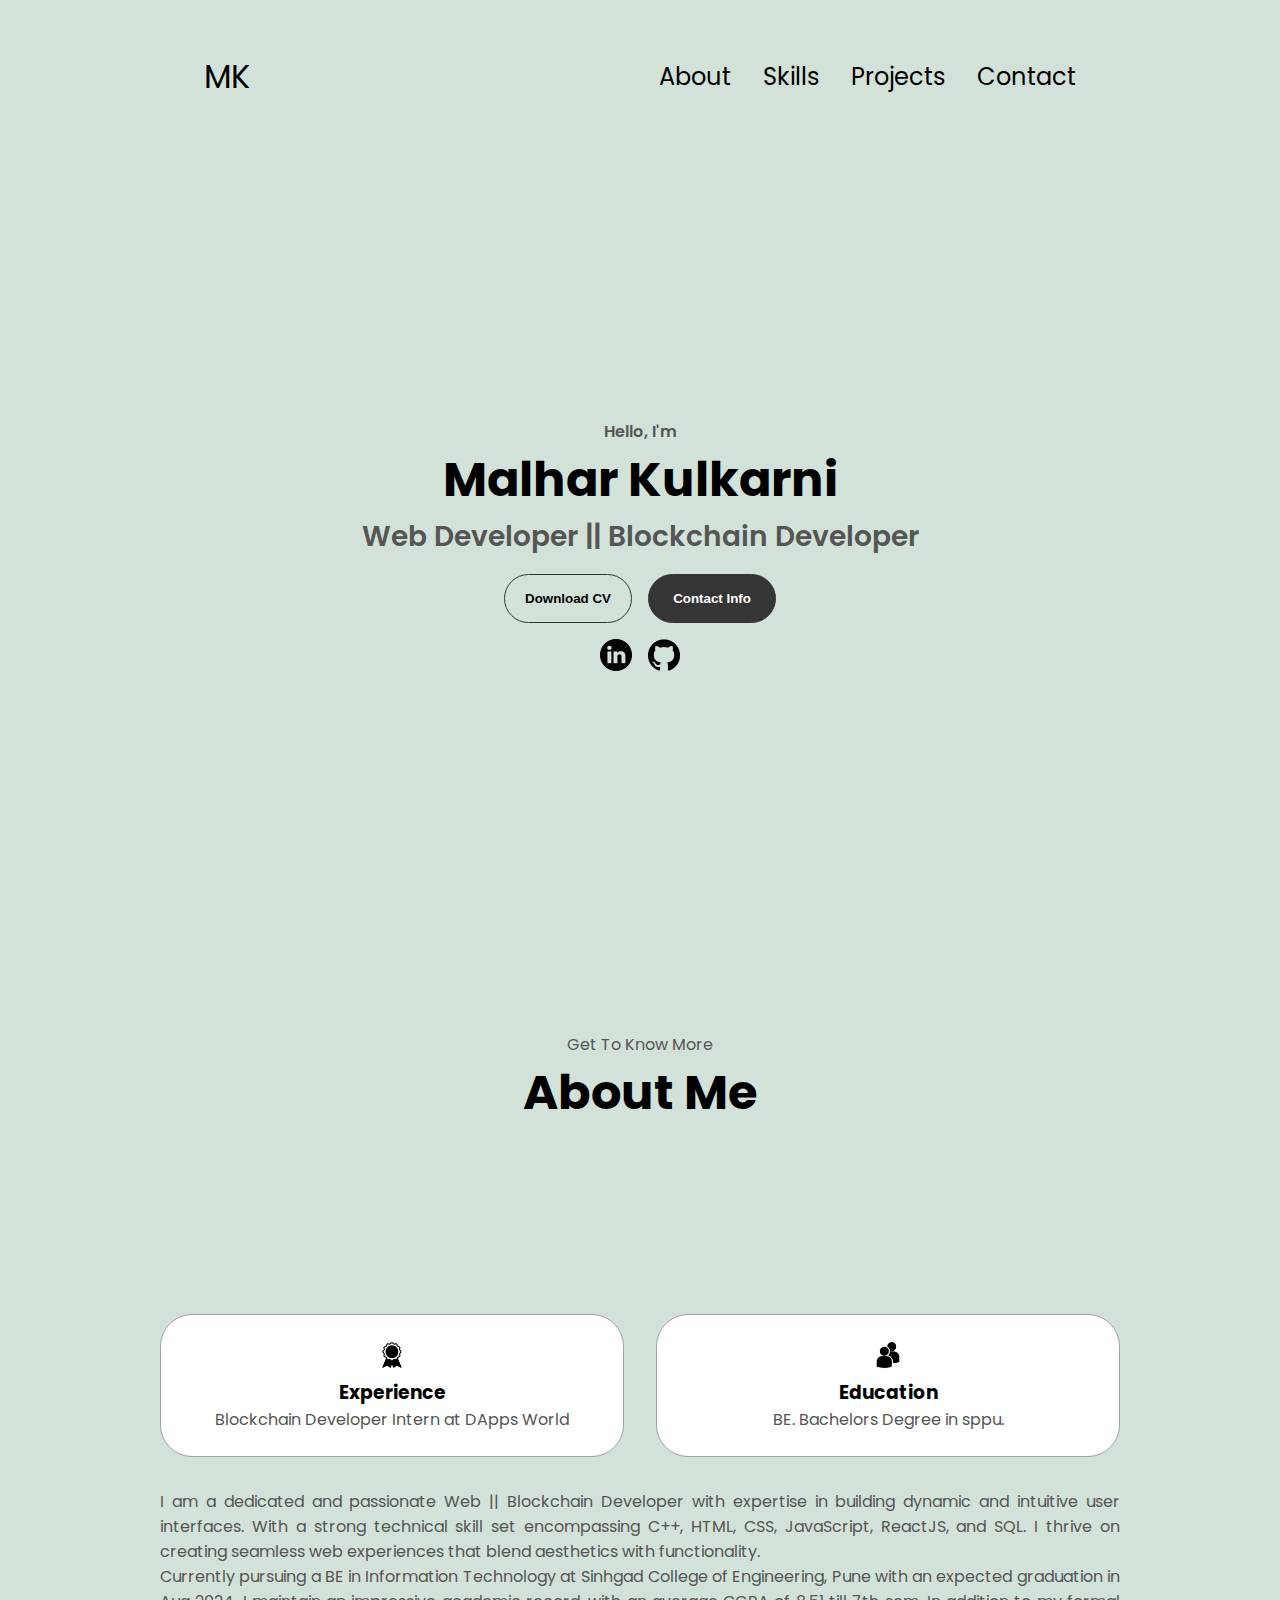
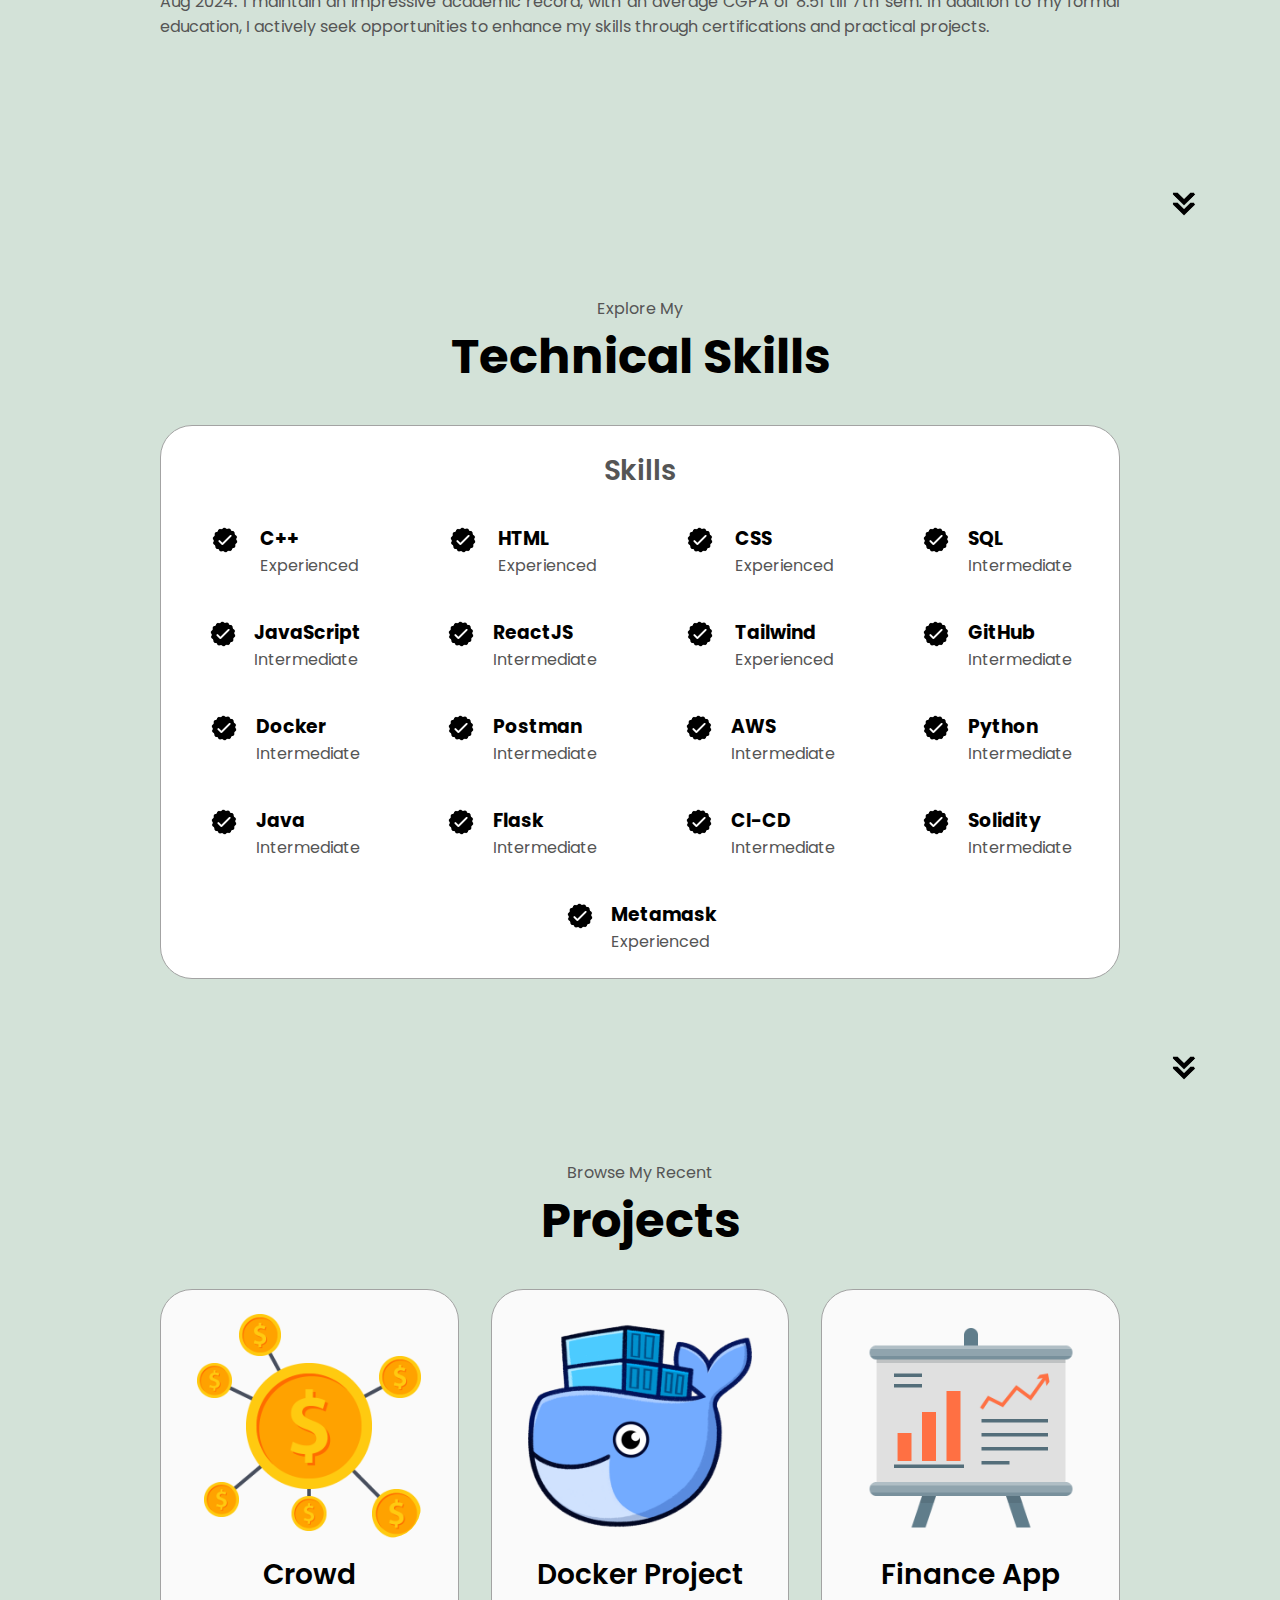
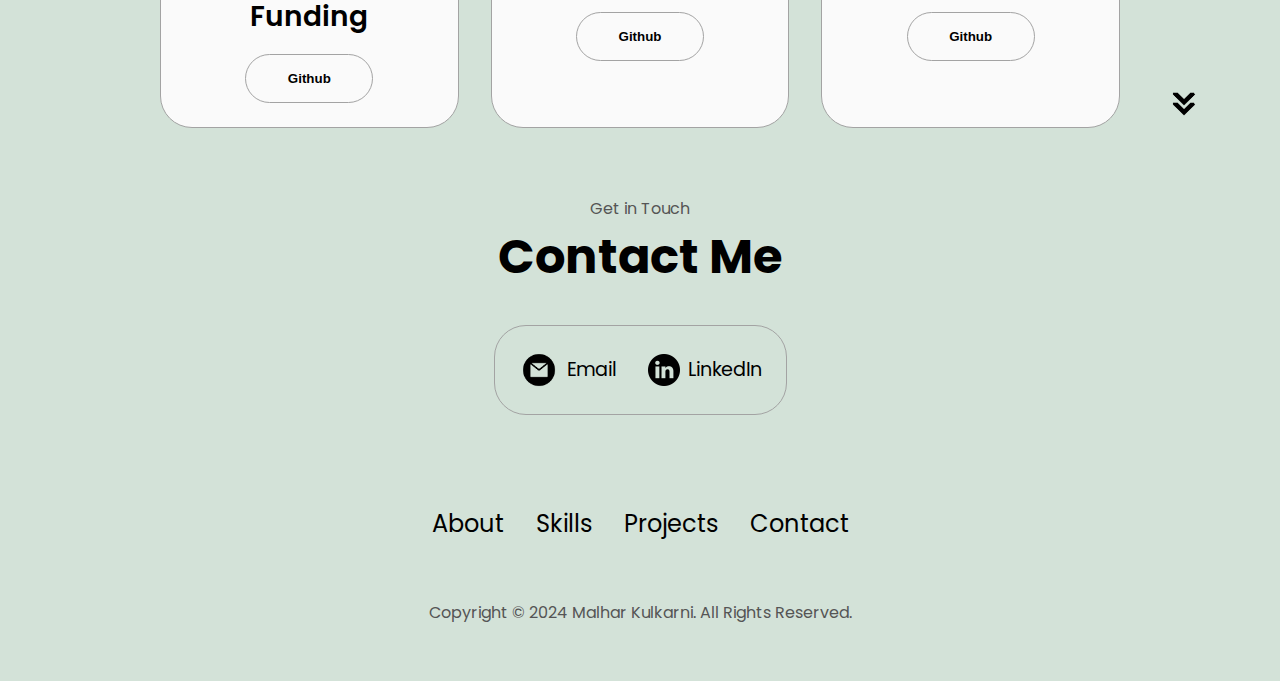
==== index.html @ 91f016a4 "first commit" ====
<!DOCTYPE html>
<html lang="en">
  <head>
    <meta charset="UTF-8" />
    <meta http-equiv="X-UA-Compatible" content="IE=edge" />
    <meta name="viewport" content="width=device-width, initial-scale=1.0" />
    <title>My Portfolio</title>
    <link rel="stylesheet" href="style.css" />
    <link rel="stylesheet" href="mediaqueries.css" />
  </head>
  <body class="interactive-background">
    <nav id="desktop-nav">
      <div class="logo">MK</div>
      <div>
        <ul class="nav-links">
          <li><a href="#about">About</a></li>
          <li><a href="#experience">Skills</a></li>
          <li><a href="#projects">Projects</a></li>
          <li><a href="#contact">Contact</a></li>
        </ul>
      </div>
    </nav>
    <nav id="hamburger-nav">
      <div class="logo">MK</div>
      <div class="hamburger-menu">
        <div class="hamburger-icon" onclick="toggleMenu()">
          <span></span>
          <span></span>
          <span></span>
        </div>
        <div class="menu-links">
          <li><a href="#about" onclick="toggleMenu()">About</a></li>
          <li><a href="#experience" onclick="toggleMenu()">Experience</a></li>
          <li><a href="#projects" onclick="toggleMenu()">Projects</a></li>
          <li><a href="#contact" onclick="toggleMenu()">Contact</a></li>
        </div>
      </div>
    </nav>
    <section id="profile">
      <!-- <div class="section__pic-container">
        <img src="./assets/mk.jpeg" alt="John Doe profile picture" />
      </div> -->
      <div class="section__text">
        <p class="section__text__p1">Hello, I'm</p>
        <h1 class="title">Malhar Kulkarni</h1>
        <p class="section__text__p2">Web Developer || Blockchain Developer</p>
        <div class="btn-container">
          <button
            class="btn btn-color-2"
            onclick="window.open('./assets/Malhar Kulkarni.pdf')"
          >
            Download CV
          </button>
          <button class="btn btn-color-1" onclick="location.href='./#contact'">
            Contact Info
          </button>
        </div>
        <div id="socials-container">
          <img
            src="./assets/linkedin.png"
            alt="My LinkedIn profile"
            class="icon"
            onclick="location.href='https://www.linkedin.com/in/malhar-kulkarni-048365204/'"
          />
          <img
            src="./assets/github.png"
            alt="My Github profile"
            class="icon"
            onclick="location.href='https://github.com/malhar619'"
          />
        </div>
      </div>
    </section>
    <section id="about">
      <p class="section__text__p1">Get To Know More</p>
      <h1 class="title">About Me</h1>
      <div class="section-container">
        <!-- <div class="section__pic-container">
          <img
            src="./assets/about-pic.png"
            alt="Profile picture"
            class="about-pic"
          />
        </div> -->
        <div class="about-details-container">
          <div class="about-containers">
            <div class="details-container">
              <img
                src="./assets/experience.png"
                alt="Experience icon"
                class="icon"
              />
              <h3>Experience</h3>
              <p>Blockchain Developer Intern at DApps World</p>
            </div>
            <div class="details-container">
              <img
                src="./assets/education.png"
                alt="Education icon"
                class="icon"
              />
              <h3>Education</h3>
              <p>BE. Bachelors Degree in sppu.</p>
            </div>
          </div>
          <div class="text-container">
            <p style="text-align: justify;">
              I am a dedicated and passionate Web || Blockchain Developer with expertise in building
               dynamic and intuitive user interfaces. With a strong technical skill set encompassing 
               C++, HTML, CSS, JavaScript, ReactJS, and SQL. I thrive on creating seamless web experiences 
               that blend aesthetics with functionality.<br/>
               Currently pursuing a BE in Information Technology at Sinhgad College of Engineering, Pune 
               with an expected graduation in Aug 2024. I maintain an impressive academic record, 
               with an average CGPA of 8.51 till 7th sem. In addition to my formal education, 
               I actively seek opportunities to enhance my skills through certifications and practical projects.
            </p>
          </div>
        </div>
      </div>
      <img
        src="./assets/arrow.png"
        alt="Arrow icon"
        class="icon arrow"
        onclick="location.href='./#experience'"
      />
    </section>
    <section id="experience">
      <p class="section__text__p1">Explore My</p>
      <h1 class="title">Technical Skills</h1>
      <div class="experience-details-container">
        <div class="about-containers">
          <div class="details-container">
            <h2 class="experience-sub-title">Skills</h2>
            <div class="article-container">
              <article>
                <img
                  src="./assets/checkmark.png"
                  alt="Experience icon"
                  class="icon"
                />
                <div>
                  <h3>C++</h3>
                  <p>Experienced</p>
                </div>
              </article>
              
              <article>
                <img
                  src="./assets/checkmark.png"
                  alt="Experience icon"
                  class="icon"
                />
                <div>
                  <h3>HTML</h3>
                  <p>Experienced</p>
                </div>
              </article>
              <article>
                <img
                  src="./assets/checkmark.png"
                  alt="Experience icon"
                  class="icon"
                />
                <div>
                  <h3>CSS</h3>
                  <p>Experienced</p>
                </div>
              </article>
              <article>
                <img
                  src="./assets/checkmark.png"
                  alt="Experience icon"
                  class="icon"
                />
                <div>
                  <h3>SQL</h3>
                  <p>Intermediate</p>
                </div>
              </article>
              <article>
                <img
                  src="./assets/checkmark.png"
                  alt="Experience icon"
                  class="icon"
                />
                <div>
                  <h3>JavaScript</h3>
                  <p>Intermediate</p>
                </div>
              </article>
              <article>
                <img
                  src="./assets/checkmark.png"
                  alt="Experience icon"
                  class="icon"
                />
                <div>
                  <h3>ReactJS</h3>
                  <p>Intermediate</p>
                </div>
              </article>
              <article>
                <img
                  src="./assets/checkmark.png"
                  alt="Experience icon"
                  class="icon"
                />
                <div>
                  <h3>Tailwind</h3>
                  <p>Experienced</p>
                </div>
              </article>
             
              <article>
                <img
                  src="./assets/checkmark.png"
                  alt="Experience icon"
                  class="icon"
                />
                <div>
                  <h3>GitHub</h3>
                  <p>Intermediate</p>
                </div>
              </article>
              <article>
                <img
                  src="./assets/checkmark.png"
                  alt="Experience icon"
                  class="icon"
                />
                <div>
                  <h3>Docker</h3>
                  <p>Intermediate</p>
                </div>
              </article>
              <article>
                <img
                  src="./assets/checkmark.png"
                  alt="Experience icon"
                  class="icon"
                />
                <div>
                  <h3>Postman</h3>
                  <p>Intermediate</p>
                </div>
              </article>
              <article>
                <img
                  src="./assets/checkmark.png"
                  alt="Experience icon"
                  class="icon"
                />
                <div>
                  <h3>AWS</h3>
                  <p>Intermediate</p>
                </div>
              </article>
              
               <article>
                <img
                  src="./assets/checkmark.png"
                  alt="Experience icon"
                  class="icon"
                />
                <div>
                  <h3>Python</h3>
                  <p>Intermediate</p>
                </div>
              </article>
              <article>
                <img
                  src="./assets/checkmark.png"
                  alt="Experience icon"
                  class="icon"
                />
                <div>
                  <h3>Java</h3>
                  <p>Intermediate</p>
                </div>
              </article>
              <article>
                <img
                  src="./assets/checkmark.png"
                  alt="Experience icon"
                  class="icon"
                />
                <div>
                  <h3>Flask</h3>
                  <p>Intermediate</p>
                </div>
              </article>
              <article>
                <img
                  src="./assets/checkmark.png"
                  alt="Experience icon"
                  class="icon"
                />
                <div>
                  <h3>CI-CD</h3>
                  <p>Intermediate</p>
                </div>
              </article>
              <article>
                <img
                  src="./assets/checkmark.png"
                  alt="Experience icon"
                  class="icon"
                />
                <div>
                  <h3>Solidity</h3>
                  <p>Intermediate</p>
                </div>
              </article>
              <article>
                <img
                  src="./assets/checkmark.png"
                  alt="Experience icon"
                  class="icon"
                />
                <div>
                  <h3>Metamask</h3>
                  <p>Experienced</p>
                </div>
              </article>
            </div>
          </div>
        </div>
      </div>




      <img
        src="./assets/arrow.png"
        alt="Arrow icon"
        class="icon arrow"
        onclick="location.href='./#projects'"
      />
    </section>
    <section id="projects">
      <p class="section__text__p1">Browse My Recent</p>
      <h1 class="title">Projects</h1>
      <div class="experience-details-container">
        <div class="about-containers">
          <div class="details-container color-container">
            <div class="article-container">
              <img
                src="./assets/crowd.png"
                alt="Project 1"
                class="project-img"
              />
            </div>
            <h2 class="experience-sub-title project-title">Crowd Funding</h2>
            <div class="btn-container">
              <button
                class="btn btn-color-2 project-btn"
                onclick="location.href='https://github.com/malhar619/Crowd-Funding-Platform'"
              >
                Github
              </button>
              <!-- <button
                class="btn btn-color-2 project-btn"
                onclick="location.href='https://github.com/'"
              >
                Live Demo
              </button> -->
            </div>
          </div>
          <div class="details-container color-container">
            <div class="article-container">
              <img
                src="./assets/docker.png"
                alt="Project 2"
                class="project-img"
              />
            </div>
            <h2 class="experience-sub-title project-title">Docker Project</h2>
            <div class="btn-container">
              <button
                class="btn btn-color-2 project-btn"
                onclick="location.href='https://github.com/malhar619/Docker-Project'"
              >
                Github
              </button>
              <!-- <button
                class="btn btn-color-2 project-btn"
                onclick="location.href='https://github.com/'"
              >
                Live Demo
              </button> -->
            </div>
          </div>
          <div class="details-container color-container">
            <div class="article-container">
              <img
                src="./assets/finance.png"
                alt="Project 3"
                class="project-img"
              />
            </div>
            <h2 class="experience-sub-title project-title">Finance App</h2>
            <div class="btn-container">
              <button
                class="btn btn-color-2 project-btn"
                onclick="location.href='https://github.com/malhar619/BE_ForntEnd'"
              >
                Github
              </button>
              <!-- <button
                class="btn btn-color-2 project-btn"
                onclick="location.href='https://github.com/'"
              >
                Live Demo
              </button> -->
            </div>
          </div>
        </div>
      </div>
      <img
        src="./assets/arrow.png"
        alt="Arrow icon"
        class="icon arrow"
        onclick="location.href='./#contact'"
      />
    </section>
    <section id="contact">
      <p class="section__text__p1">Get in Touch</p>
      <h1 class="title">Contact Me</h1>
      <div class="contact-info-upper-container">
        <div class="contact-info-container">
          <img
            src="./assets/email.png"
            alt="Email icon"
            class="icon contact-icon email-icon"
          />
          <p><a href="mailto:malharkulkarni619@gmail.com">Email</a></p>
        </div>
        <div class="contact-info-container">
          <img
            src="./assets/linkedin.png"
            alt="LinkedIn icon"
            class="icon contact-icon"
          />
          <p><a href="https://www.linkedin.com/in/malhar-kulkarni-048365204/">LinkedIn</a></p>
        </div>
      </div>
    </section>
    <footer>
      <nav>
        <div class="nav-links-container">
          <ul class="nav-links">
            <li><a href="#about">About</a></li>
            <li><a href="#experience">Skills</a></li>
            <li><a href="#projects">Projects</a></li>
            <li><a href="#contact">Contact</a></li>
          </ul>
        </div>
      </nav>
      <p>Copyright &#169; 2024 Malhar Kulkarni. All Rights Reserved.</p>
    </footer>
    <script src="script.js"></script>
  </body>
</html>
---- style.css ----
/* GENERAL */

@import url("https://fonts.googleapis.com/css2?family=Poppins:wght@300;400;500;600&display=swap");

* {
  margin: 0;
  padding: 0;
}

body {
  font-family: "Poppins", sans-serif;
  background-color: #f2f2f2;
}

html {
  scroll-behavior: smooth;
}

p {
  color: rgb(85, 85, 85);
}

/* TRANSITION */

a,
.btn {
  transition: all 300ms ease;
}

/* DESKTOP NAV */

nav,
.nav-links {
  display: flex;
}

nav {
  justify-content: space-around;
  align-items: center;
  height: 17vh;
}

.nav-links {
  gap: 2rem;
  list-style: none;
  font-size: 1.5rem;
}

a {
  color: black;
  text-decoration: none;
  text-decoration-color: white;
}

a:hover {
  color: grey;
  text-decoration: underline;
  text-underline-offset: 1rem;
  text-decoration-color: rgb(181, 181, 181);
}

.logo {
  font-size: 2rem;
}

.logo:hover {
  cursor: default;
}

/* HAMBURGER MENU */

#hamburger-nav {
  display: none;
}

.hamburger-menu {
  position: relative;
  display: inline-block;
}

.hamburger-icon {
  display: flex;
  flex-direction: column;
  justify-content: space-between;
  height: 24px;
  width: 30px;
  cursor: pointer;
}

.hamburger-icon span {
  width: 100%;
  height: 2px;
  background-color: black;
  transition: all 0.3 ease-in-out;
}

.menu-links {
  position: absolute;
  top: 100%;
  right: 0;
  background-color: white;
  width: fit-content;
  max-height: 0;
  overflow: hidden;
  transition: all 0.3 ease-in-out;
}

.menu-links a {
  display: block;
  padding: 10px;
  text-align: center;
  font-size: 1.5rem;
  color: black;
  text-decoration: none;
  transition: all 0.3 ease-in-out;
}

.menu-links li {
  list-style: none;
}

.menu-links.open {
  max-height: 300px;
}

.hamburger-icon.open span:first-child {
  transform: rotate(45deg) translate(10px, 5px);
}

.hamburger-icon.open span:nth-child(2) {
  opacity: 0;
}

.hamburger-icon.open span:last-child {
  transform: rotate(-45deg) translate(10px, -5px);
}

.hamburger-icon span:first-child {
  transform: none;
}

.hamburger-icon span:first-child {
  opacity: 1;
}

.hamburger-icon span:first-child {
  transform: none;
}

/* SECTIONS */

section {
  padding-top: 4vh;
  height: 96vh;
  margin: 0 10rem;
  box-sizing: border-box;
  min-height: fit-content;
}

.section-container {
  display: flex;
}

/* PROFILE SECTION */

#profile {
  display: flex;
  justify-content: center;
  gap: 5rem;
  height: 80vh;
}

.section__pic-container {
  display: flex;
  height: 400px;
  width: 400px;
  margin: auto 0;
}

.section__text {
  align-self: center;
  text-align: center;
}

.section__text p {
  font-weight: 600;
}

.section__text__p1 {
  text-align: center;
}

.section__text__p2 {
  font-size: 1.75rem;
  margin-bottom: 1rem;
}

.title {
  font-size: 3rem;
  text-align: center;
}

#socials-container {
  display: flex;
  justify-content: center;
  margin-top: 1rem;
  gap: 1rem;
}

/* ICONS */

.icon {
  cursor: pointer;
  height: 2rem;
}

/* BUTTONS */

.btn-container {
  display: flex;
  justify-content: center;
  gap: 1rem;
}

.btn {
  font-weight: 600;
  transition: all 300ms ease;
  padding: 1rem;
  width: 8rem;
  border-radius: 2rem;
}

.btn-color-1,
.btn-color-2 {
  border: rgb(53, 53, 53) 0.1rem solid;
}

.btn-color-1:hover,
.btn-color-2:hover {
  cursor: pointer;
}

.btn-color-1,
.btn-color-2:hover {
  background: rgb(53, 53, 53);
  color: white;
}

.btn-color-1:hover {
  background: rgb(0, 0, 0);
}

.btn-color-2 {
  background: none;
}

.btn-color-2:hover {
  border: rgb(255, 255, 255) 0.1rem solid;
}

.btn-container {
  gap: 1rem;
}

/* ABOUT SECTION */

#about {
  position: relative;
}

.about-containers {
  gap: 2rem;
  margin-bottom: 2rem;
  margin-top: 2rem;
}

.about-details-container {
  justify-content: center;
  flex-direction: column;
}

.about-containers,
.about-details-container {
  display: flex;
}

.about-pic {
  border-radius: 2rem;
}

.arrow {
  position: absolute;
  right: -5rem;
  bottom: 2.5rem;
}

.details-container {
  padding: 1.5rem;
  flex: 1;
  background: white;
  border-radius: 2rem;
  border: rgb(53, 53, 53) 0.1rem solid;
  border-color: rgb(163, 163, 163);
  text-align: center;
}

.section-container {
  gap: 4rem;
  height: 80%;
}

.section__pic-container {
  height: 400px;
  width: 400px;
  margin: auto 0;
}

/* EXPERIENCE SECTION */

#experience {
  position: relative;
}

.experience-sub-title {
  color: rgb(85, 85, 85);
  font-weight: 600;
  font-size: 1.75rem;
  margin-bottom: 2rem;
}

.experience-details-container {
  display: flex;
  justify-content: center;
  flex-direction: column;
}

.article-container {
  display: flex;
  text-align: initial;
  flex-wrap: wrap;
  flex-direction: row;
  gap: 2.5rem;
  justify-content: space-around;
}

article {
  display: flex;
  width: 10rem;
  justify-content: space-around;
  gap: 0.5rem;
}

article .icon {
  cursor: default;
}

/* PROJECTS SECTION */

#projects {
  position: relative;
}

.color-container {
  border-color: rgb(163, 163, 163);
  background: rgb(250, 250, 250);
}

.project-img {
  border-radius: 2rem;
  width: 90%;
  height: 90%;
}

.project-title {
  margin: 1rem;
  color: black;
}

.project-btn {
  color: black;
  border-color: rgb(163, 163, 163);
}

/* CONTACT */

#contact {
  display: flex;
  justify-content: center;
  flex-direction: column;
  height: 70vh;
}

.contact-info-upper-container {
  display: flex;
  justify-content: center;
  border-radius: 2rem;
  border: rgb(53, 53, 53) 0.1rem solid;
  border-color: rgb(163, 163, 163);
  background: (250, 250, 250);
  margin: 2rem auto;
  padding: 0.5rem;
}

.contact-info-container {
  display: flex;
  align-items: center;
  justify-content: center;
  gap: 0.5rem;
  margin: 1rem;
}

.contact-info-container p {
  font-size: larger;
}

.contact-icon {
  cursor: default;
}

.email-icon {
  height: 2.5rem;
}

/* FOOTER SECTION */

footer {
  height: 26vh;
  margin: 0 1rem;
}

footer p {
  text-align: center;
}

.interactive-background {
  background-color: #D3E2D8; /* Initial somewhat blackish white color */
}
---- mediaqueries.css ----
@media screen and (max-width: 1400px) {
  #profile {
    height: 83vh;
    margin-bottom: 6rem;
  }
  .about-containers {
    flex-wrap: wrap;
  }
  #contact,
  #projects {
    height: fit-content;
  }
}

@media screen and (max-width: 1200px) {
  #desktop-nav {
    display: none;
  }
  #hamburger-nav {
    display: flex;
  }
  #experience,
  .experience-details-container {
    margin-top: 2rem;
  }
  #profile,
  .section-container {
    display: block;
  }
  .arrow {
    display: none;
  }
  section,
  .section-container {
    height: fit-content;
  }
  section {
    margin: 0 5%;
  }
  .section__pic-container {
    width: 275px;
    height: 275px;
    margin: 0 auto 2rem;
  }
  .about-containers {
    margin-top: 0;
  }
}

@media screen and (max-width: 600px) {
  #contact,
  footer {
    height: 40vh;
  }
  #profile {
    height: 83vh;
    margin-bottom: 0;
  }
  article {
    font-size: 1rem;
  }
  footer nav {
    height: fit-content;
    margin-bottom: 2rem;
  }
  .about-containers,
  .contact-info-upper-container,
  .btn-container {
    flex-wrap: wrap;
  }
  .contact-info-container {
    margin: 0;
  }
  .contact-info-container p,
  .nav-links li a {
    font-size: 1rem;
  }
  .experience-sub-title {
    font-size: 1.25rem;
  }
  .logo {
    font-size: 1.5rem;
  }
  .nav-links {
    flex-direction: column;
    gap: 0.5rem;
    text-align: center;
  }
  .section__pic-container {
    width: auto;
    height: 46vw;
    justify-content: center;
  }
  .section__text__p2 {
    font-size: 1.25rem;
  }
  .title {
    font-size: 2rem;
  }
  .text-container {
    text-align: justify;
  }
}
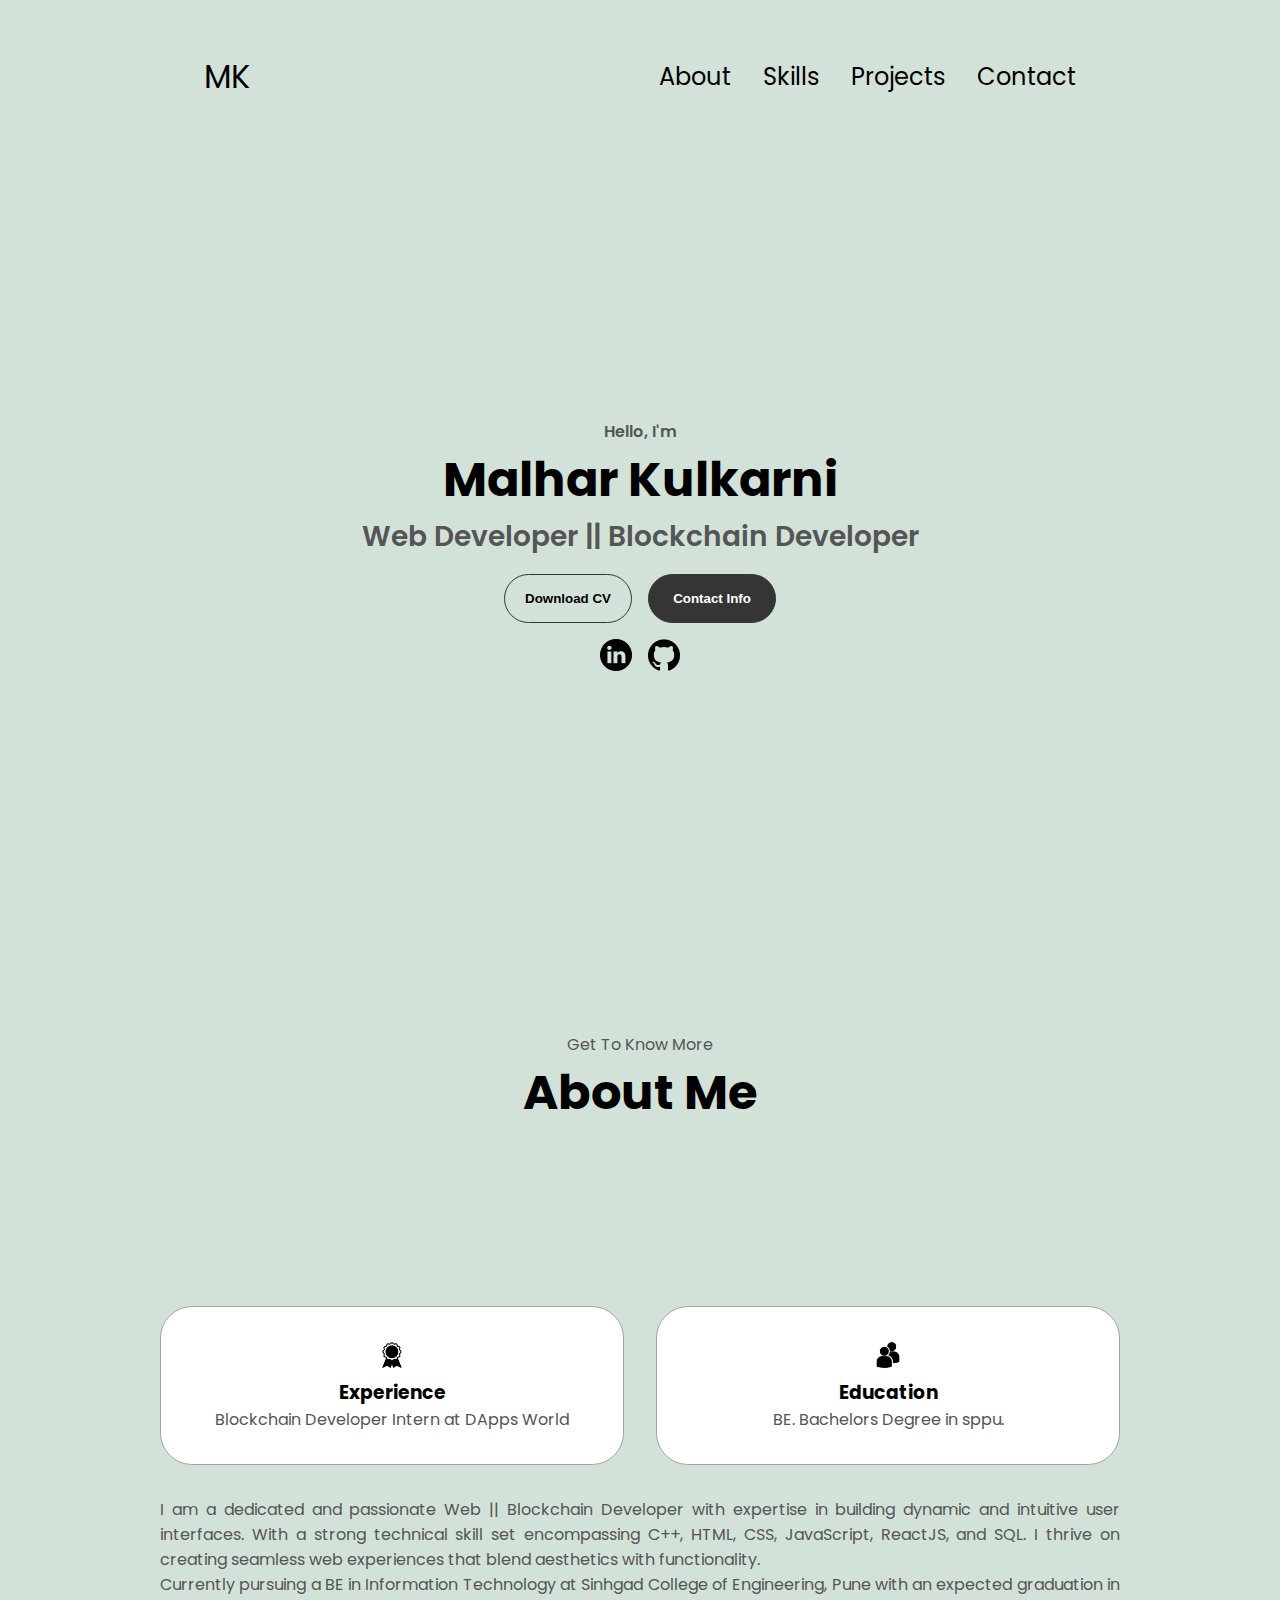
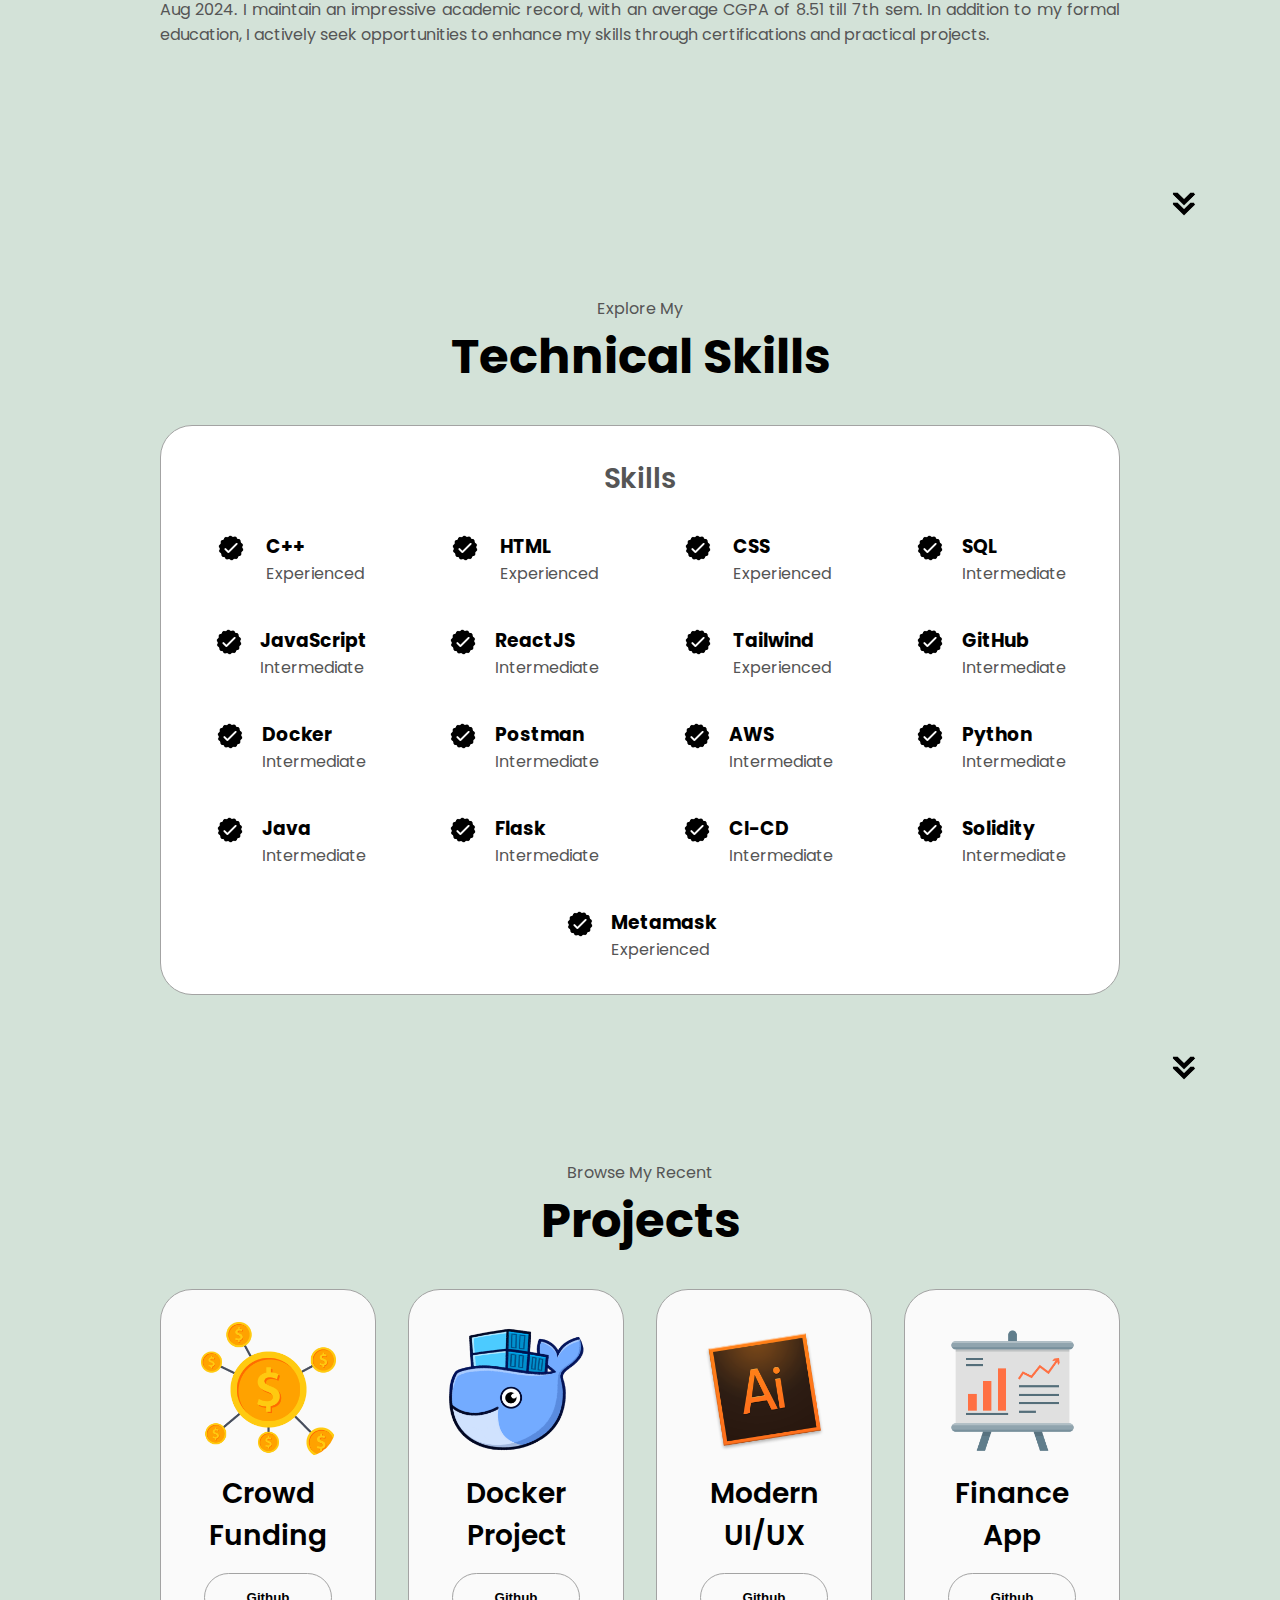
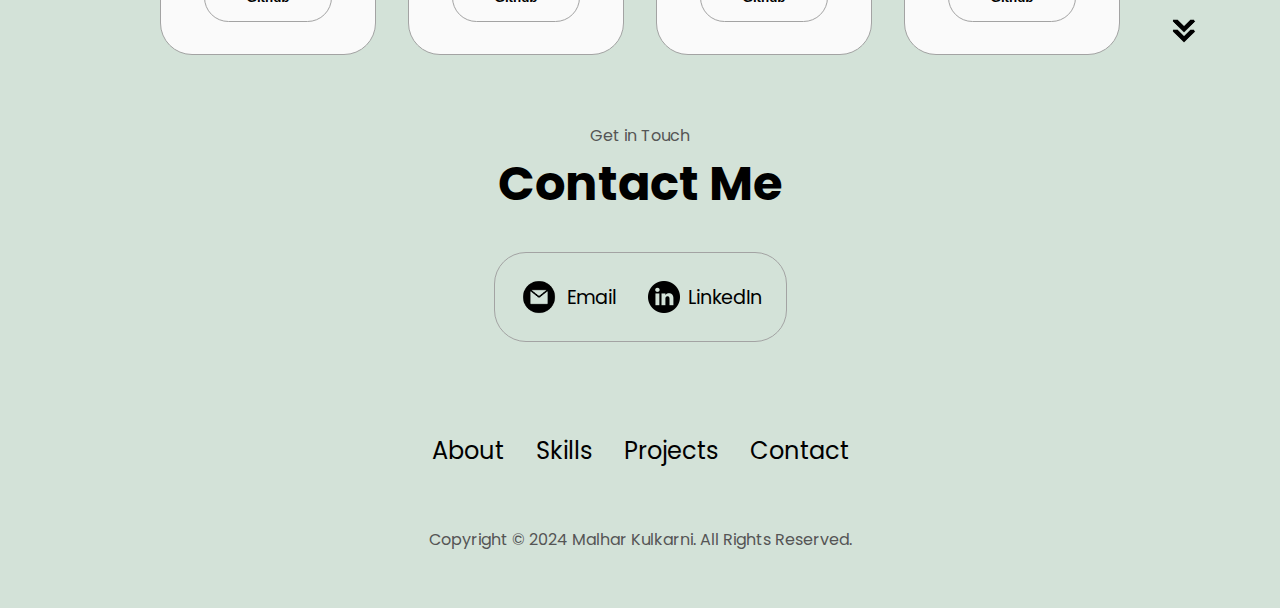
==== commit 9310ba41: "some changes" ====
--- a/index.html
+++ b/index.html
@@ -390,6 +390,37 @@
               </button> -->
             </div>
           </div>
+
+          <div class="details-container color-container">
+            <div class="article-container">
+              <img
+                src="./assets/ai.png"
+                alt="Project 3"
+                class="project-img"
+              />
+            </div>
+            <h2 class="experience-sub-title project-title">Modern UI/UX</h2>
+            <div class="btn-container">
+              <button
+                class="btn btn-color-2 project-btn"
+                onclick="location.href='https://github.com/malhar619/UI-UX-React-Tailwind/tree/main'"
+              >
+                Github
+              </button>
+              <!-- <button
+                class="btn btn-color-2 project-btn"
+                onclick="location.href='https://github.com/'"
+              >
+                Live Demo
+              </button> -->
+              
+            </div>
+          </div>
+
+         
+
+
+
           <div class="details-container color-container">
             <div class="article-container">
               <img
--- a/style.css
+++ b/style.css
@@ -295,7 +295,7 @@
 }
 
 .details-container {
-  padding: 1.5rem;
+  padding: 2rem;
   flex: 1;
   background: white;
   border-radius: 2rem;
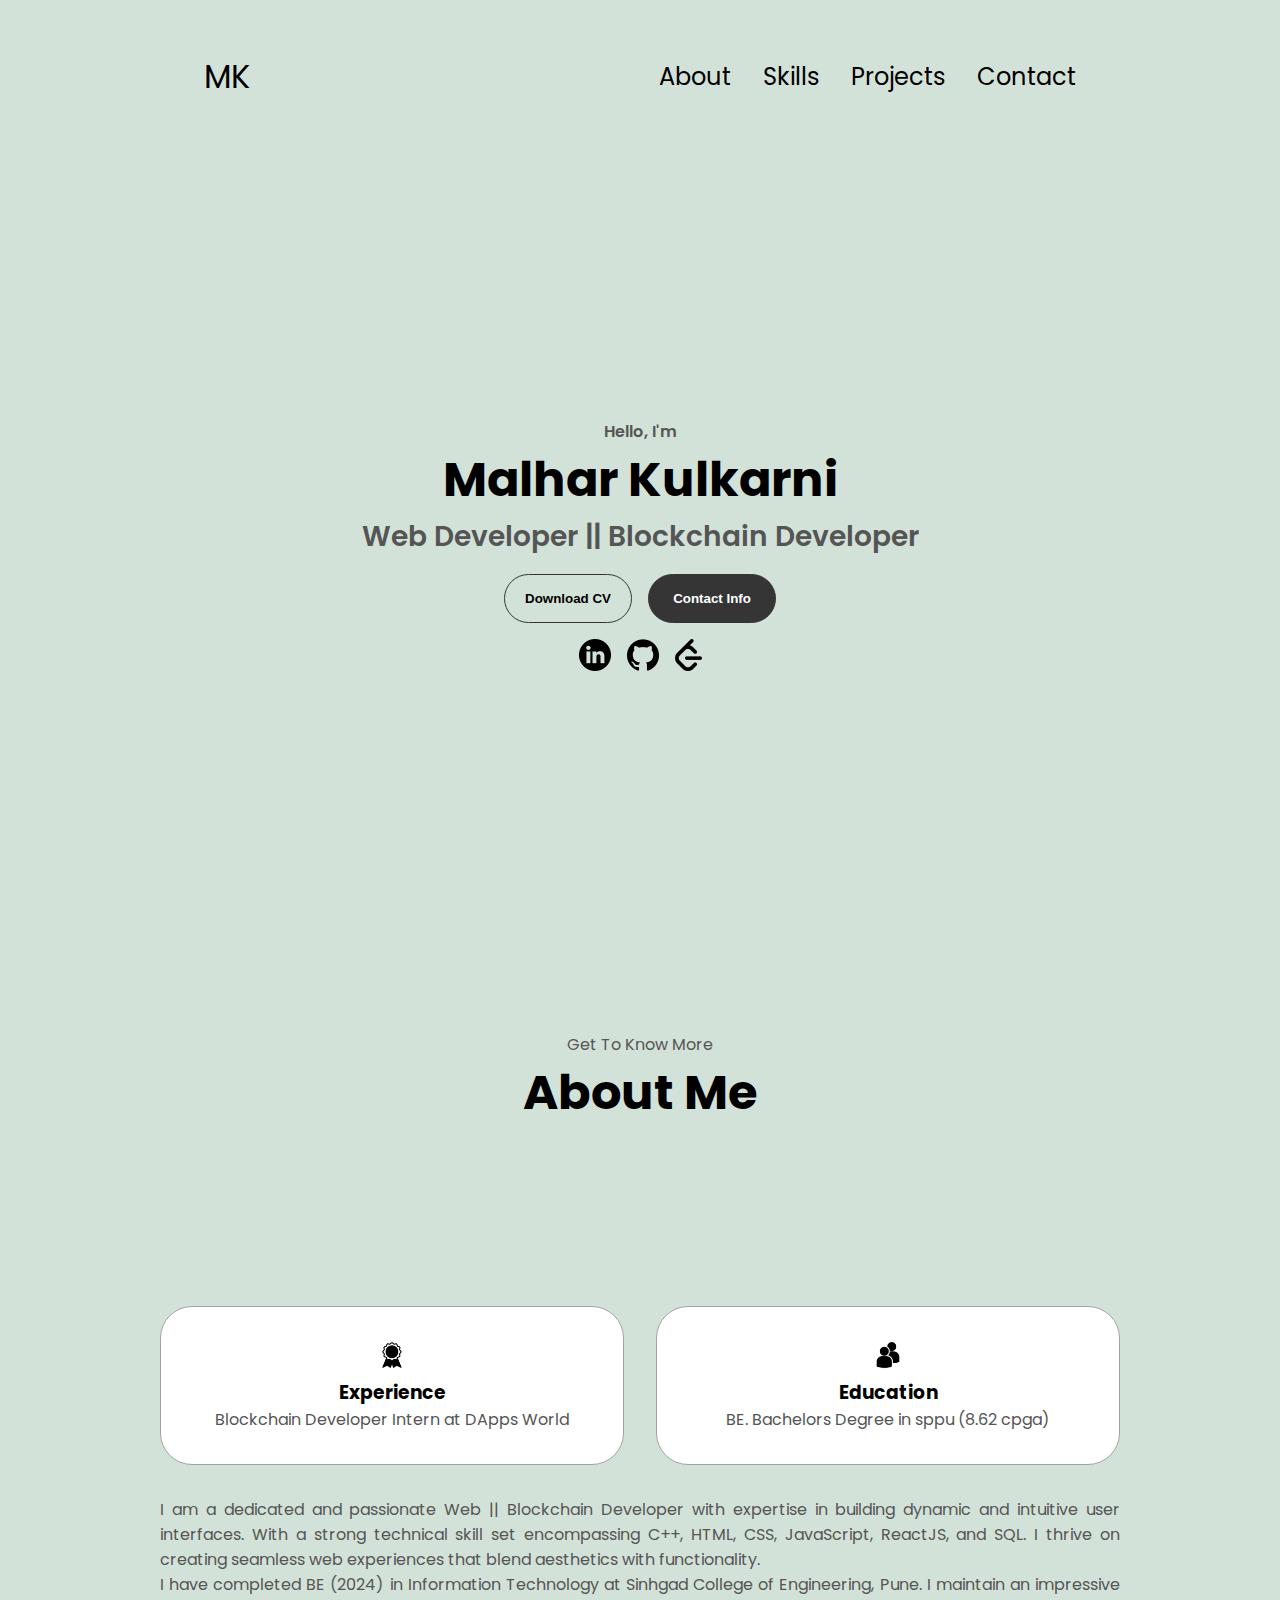
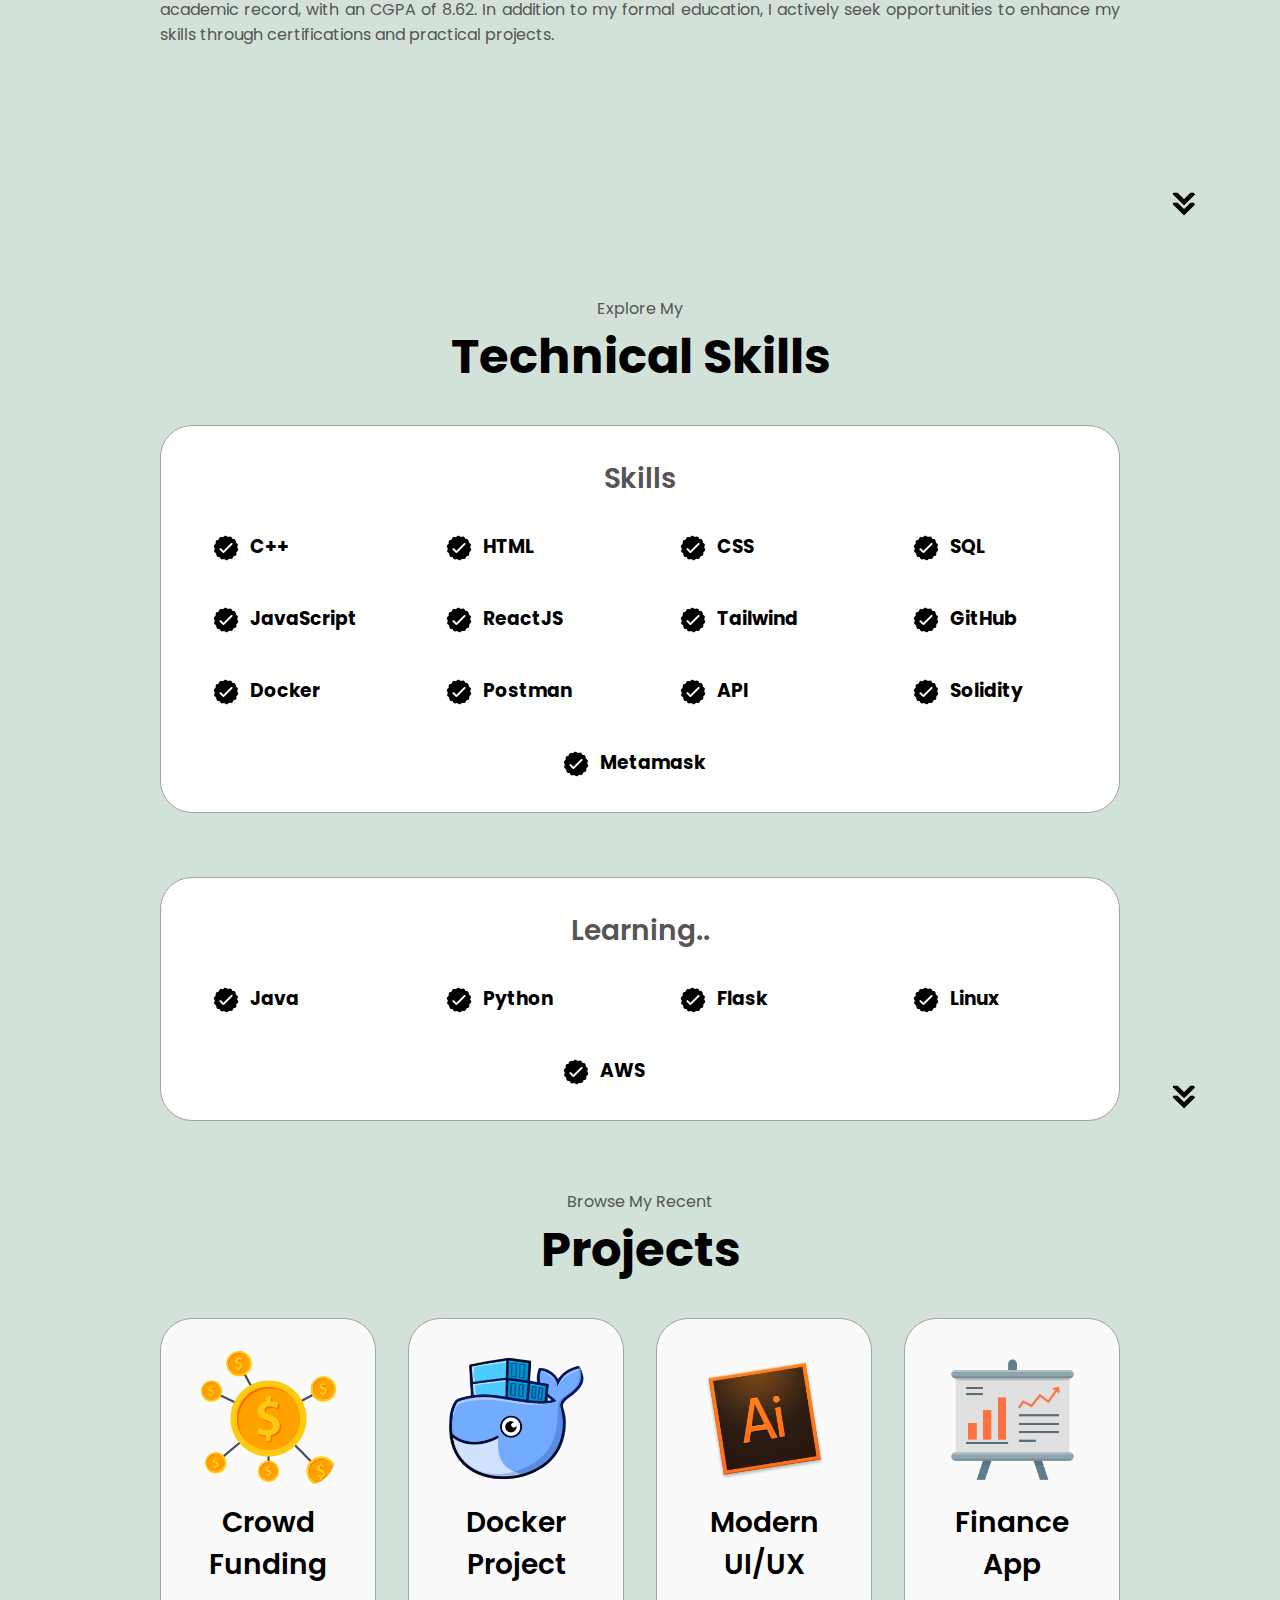
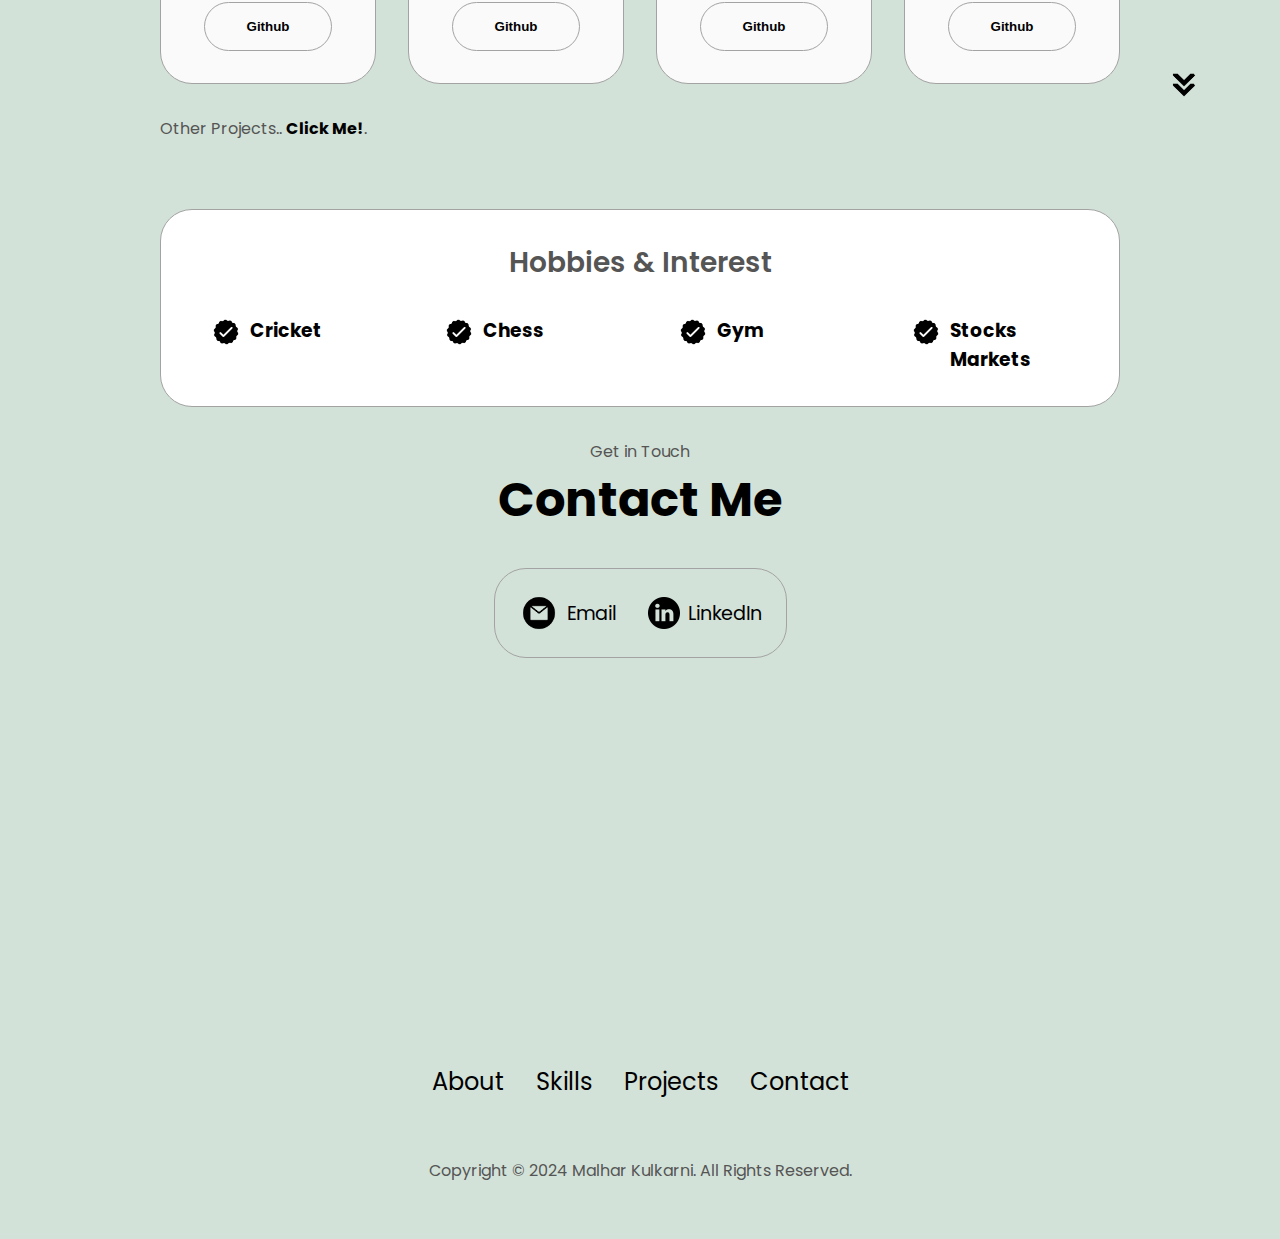
==== commit 7afbc6d4: "some updates" ====
--- a/index.html
+++ b/index.html
@@ -36,6 +36,21 @@
         </div>
       </div>
     </nav>
+
+
+
+
+
+
+
+
+
+
+
+
+
+
+
     <section id="profile">
       <!-- <div class="section__pic-container">
         <img src="./assets/mk.jpeg" alt="John Doe profile picture" />
@@ -68,9 +83,38 @@
             class="icon"
             onclick="location.href='https://github.com/malhar619'"
           />
-        </div>
+          <img
+            src="./assets/leetcode.png"
+            alt="My Leetcode profile"
+            class="icon"
+            onclick="location.href='https://leetcode.com/malharkulkarni'"
+          />
+        </div>
+        
       </div>
     </section>
+
+
+
+
+
+
+
+
+
+
+
+
+
+
+
+
+
+
+
+
+
+
     <section id="about">
       <p class="section__text__p1">Get To Know More</p>
       <h1 class="title">About Me</h1>
@@ -100,7 +144,7 @@
                 class="icon"
               />
               <h3>Education</h3>
-              <p>BE. Bachelors Degree in sppu.</p>
+              <p>BE. Bachelors Degree in sppu (8.62 cpga)</p>
             </div>
           </div>
           <div class="text-container">
@@ -109,9 +153,9 @@
                dynamic and intuitive user interfaces. With a strong technical skill set encompassing 
                C++, HTML, CSS, JavaScript, ReactJS, and SQL. I thrive on creating seamless web experiences 
                that blend aesthetics with functionality.<br/>
-               Currently pursuing a BE in Information Technology at Sinhgad College of Engineering, Pune 
-               with an expected graduation in Aug 2024. I maintain an impressive academic record, 
-               with an average CGPA of 8.51 till 7th sem. In addition to my formal education, 
+               I have completed BE (2024) in Information Technology at Sinhgad College of Engineering, Pune. 
+               I maintain an impressive academic record, 
+               with an CGPA of 8.62. In addition to my formal education, 
                I actively seek opportunities to enhance my skills through certifications and practical projects.
             </p>
           </div>
@@ -124,6 +168,27 @@
         onclick="location.href='./#experience'"
       />
     </section>
+
+
+
+
+
+
+
+
+
+
+
+
+
+
+
+
+
+
+
+
+
     <section id="experience">
       <p class="section__text__p1">Explore My</p>
       <h1 class="title">Technical Skills</h1>
@@ -140,7 +205,7 @@
                 />
                 <div>
                   <h3>C++</h3>
-                  <p>Experienced</p>
+                  <!-- <p>Experienced</p> -->
                 </div>
               </article>
               
@@ -152,7 +217,7 @@
                 />
                 <div>
                   <h3>HTML</h3>
-                  <p>Experienced</p>
+                  <!-- <p>Experienced</p> -->
                 </div>
               </article>
               <article>
@@ -163,7 +228,7 @@
                 />
                 <div>
                   <h3>CSS</h3>
-                  <p>Experienced</p>
+                  <!-- <p>Experienced</p> -->
                 </div>
               </article>
               <article>
@@ -174,7 +239,7 @@
                 />
                 <div>
                   <h3>SQL</h3>
-                  <p>Intermediate</p>
+                  <!-- <p>Intermediate</p> -->
                 </div>
               </article>
               <article>
@@ -185,7 +250,7 @@
                 />
                 <div>
                   <h3>JavaScript</h3>
-                  <p>Intermediate</p>
+                  <!-- <p>Intermediate</p> -->
                 </div>
               </article>
               <article>
@@ -196,7 +261,7 @@
                 />
                 <div>
                   <h3>ReactJS</h3>
-                  <p>Intermediate</p>
+                  <!-- <p>Intermediate</p> -->
                 </div>
               </article>
               <article>
@@ -207,7 +272,7 @@
                 />
                 <div>
                   <h3>Tailwind</h3>
-                  <p>Experienced</p>
+                  <!-- <p>Experienced</p> -->
                 </div>
               </article>
              
@@ -219,7 +284,7 @@
                 />
                 <div>
                   <h3>GitHub</h3>
-                  <p>Intermediate</p>
+                  <!-- <p>Intermediate</p> -->
                 </div>
               </article>
               <article>
@@ -230,7 +295,7 @@
                 />
                 <div>
                   <h3>Docker</h3>
-                  <p>Intermediate</p>
+                  <!-- <p>Intermediate</p> -->
                 </div>
               </article>
               <article>
@@ -241,22 +306,22 @@
                 />
                 <div>
                   <h3>Postman</h3>
-                  <p>Intermediate</p>
-                </div>
-              </article>
-              <article>
-                <img
-                  src="./assets/checkmark.png"
-                  alt="Experience icon"
-                  class="icon"
-                />
-                <div>
-                  <h3>AWS</h3>
-                  <p>Intermediate</p>
+                  <!-- <p>Intermediate</p> -->
+                </div>
+              </article>
+              <article>
+                <img
+                  src="./assets/checkmark.png"
+                  alt="Experience icon"
+                  class="icon"
+                />
+                <div>
+                  <h3>API</h3>
+                  <!-- <p>Intermediate</p> -->
                 </div>
               </article>
               
-               <article>
+               <!-- <article>
                 <img
                   src="./assets/checkmark.png"
                   alt="Experience icon"
@@ -299,7 +364,7 @@
                   <h3>CI-CD</h3>
                   <p>Intermediate</p>
                 </div>
-              </article>
+              </article> -->
               <article>
                 <img
                   src="./assets/checkmark.png"
@@ -308,7 +373,7 @@
                 />
                 <div>
                   <h3>Solidity</h3>
-                  <p>Intermediate</p>
+                  <!-- <p>Intermediate</p> -->
                 </div>
               </article>
               <article>
@@ -319,7 +384,7 @@
                 />
                 <div>
                   <h3>Metamask</h3>
-                  <p>Experienced</p>
+                  <!-- <p>Experienced</p> -->
                 </div>
               </article>
             </div>
@@ -328,6 +393,71 @@
       </div>
 
 
+      <div class="experience-details-container">
+        <div class="about-containers">
+          <div class="details-container">
+            <h2 class="experience-sub-title">Learning..</h2>
+            <div class="article-container">
+              <article>
+                <img
+                  src="./assets/checkmark.png"
+                  alt="Experience icon"
+                  class="icon"
+                />
+                <div>
+                  <h3>Java</h3>
+                  <!-- <p>Experienced</p> -->
+                </div>
+              </article>
+              <article>
+                <img
+                  src="./assets/checkmark.png"
+                  alt="Experience icon"
+                  class="icon"
+                />
+                <div>
+                  <h3>Python</h3>
+                  <!-- <p>Experienced</p> -->
+                </div>
+              </article>
+              <article>
+                <img
+                  src="./assets/checkmark.png"
+                  alt="Experience icon"
+                  class="icon"
+                />
+                <div>
+                  <h3>Flask</h3>
+                  <!-- <p>Experienced</p> -->
+                </div>
+              </article>
+              <article>
+                <img
+                  src="./assets/checkmark.png"
+                  alt="Experience icon"
+                  class="icon"
+                />
+                <div>
+                  <h3>Linux</h3>
+                  <!-- <p>Experienced</p> -->
+                </div>
+              </article>
+              <article>
+                <img
+                  src="./assets/checkmark.png"
+                  alt="Experience icon"
+                  class="icon"
+                />
+                <div>
+                  <h3>AWS</h3>
+                  <!-- <p>Experienced</p> -->
+                </div>
+              </article>
+
+            </div>
+          </div>
+        </div>
+      </div>
 
 
       <img
@@ -337,6 +467,26 @@
         onclick="location.href='./#projects'"
       />
     </section>
+
+
+
+
+
+
+
+
+
+
+
+
+
+
+
+
+
+
+
+    
     <section id="projects">
       <p class="section__text__p1">Browse My Recent</p>
       <h1 class="title">Projects</h1>
@@ -417,10 +567,6 @@
             </div>
           </div>
 
-         
-
-
-
           <div class="details-container color-container">
             <div class="article-container">
               <img
@@ -447,14 +593,95 @@
           </div>
         </div>
       </div>
+      <p>
+        Other Projects.. 
+        <a href="https://www.github.com/malhar619/" target="_blank" class="blinking-link"><strong>Click Me!</strong></a>.
+      </p>
       <img
         src="./assets/arrow.png"
         alt="Arrow icon"
         class="icon arrow"
         onclick="location.href='./#contact'"
       />
+
+      
     </section>
-    <section id="contact">
+
+
+
+
+
+
+
+
+
+
+
+
+
+
+
+
+
+<section>
+  <div class="experience-details-container">
+    <div class="about-containers">
+      <div class="details-container">
+        <h2 class="experience-sub-title">Hobbies & Interest</h2>
+        <div class="article-container">
+          <article>
+            <img
+              src="./assets/checkmark.png"
+              alt="Experience icon"
+              class="icon"
+            />
+            <div>
+              <h3>Cricket</h3>
+              <!-- <p>Experienced</p> -->
+            </div>
+          </article>
+          <article>
+            <img
+              src="./assets/checkmark.png"
+              alt="Experience icon"
+              class="icon"
+            />
+            <div>
+              <h3>Chess</h3>
+              <!-- <p>Experienced</p> -->
+            </div>
+          </article>
+          <article>
+            <img
+              src="./assets/checkmark.png"
+              alt="Experience icon"
+              class="icon"
+            />
+            <div>
+              <h3>Gym</h3>
+              <!-- <p>Experienced</p> -->
+            </div>
+          </article>
+          <article>
+            <img
+              src="./assets/checkmark.png"
+              alt="Experience icon"
+              class="icon"
+            />
+            <div>
+              <h3>Stocks Markets</h3>
+              <!-- <p>Experienced</p> -->
+            </div>
+          </article>
+      
+
+        </div>
+      </div>
+    </div>
+  </div>
+
+
+    <div id="contact">
       <p class="section__text__p1">Get in Touch</p>
       <h1 class="title">Contact Me</h1>
       <div class="contact-info-upper-container">
@@ -475,7 +702,23 @@
           <p><a href="https://www.linkedin.com/in/malhar-kulkarni-048365204/">LinkedIn</a></p>
         </div>
       </div>
-    </section>
+    </div>
+  </section>
+
+
+
+
+
+
+
+
+
+
+
+
+
+
+
     <footer>
       <nav>
         <div class="nav-links-container">
--- a/style.css
+++ b/style.css
@@ -346,7 +346,7 @@
 article {
   display: flex;
   width: 10rem;
-  justify-content: space-around;
+  /* justify-content: space-around; */
   gap: 0.5rem;
 }
 
--- a/mediaqueries.css
+++ b/mediaqueries.css
@@ -101,3 +101,16 @@
     text-align: justify;
   }
 }
+
+
+@keyframes blink {
+  0% { color: red; }
+  25% { color: green; }
+  50% { color: red; }
+  75% { color: green; }
+  100% { color: blue; }
+}
+
+.blinking-link {
+  animation: blink 1s infinite;
+}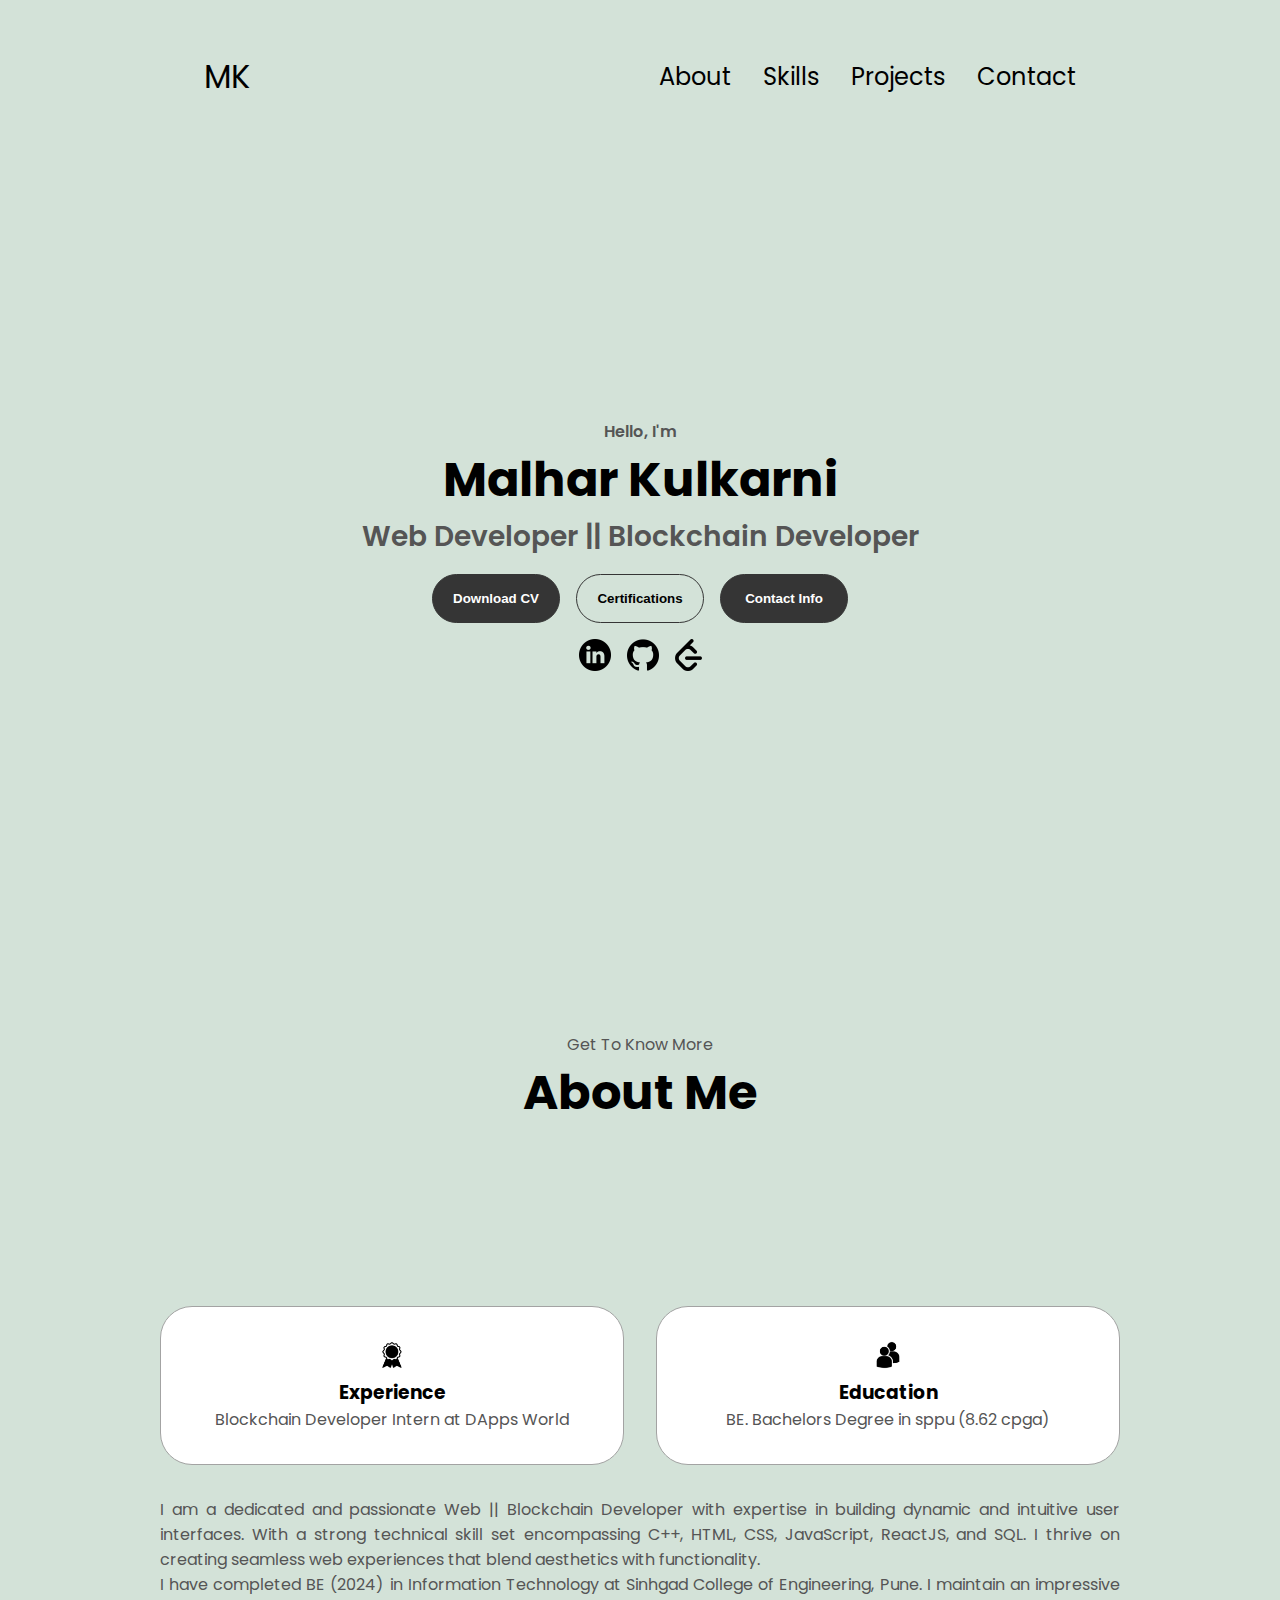
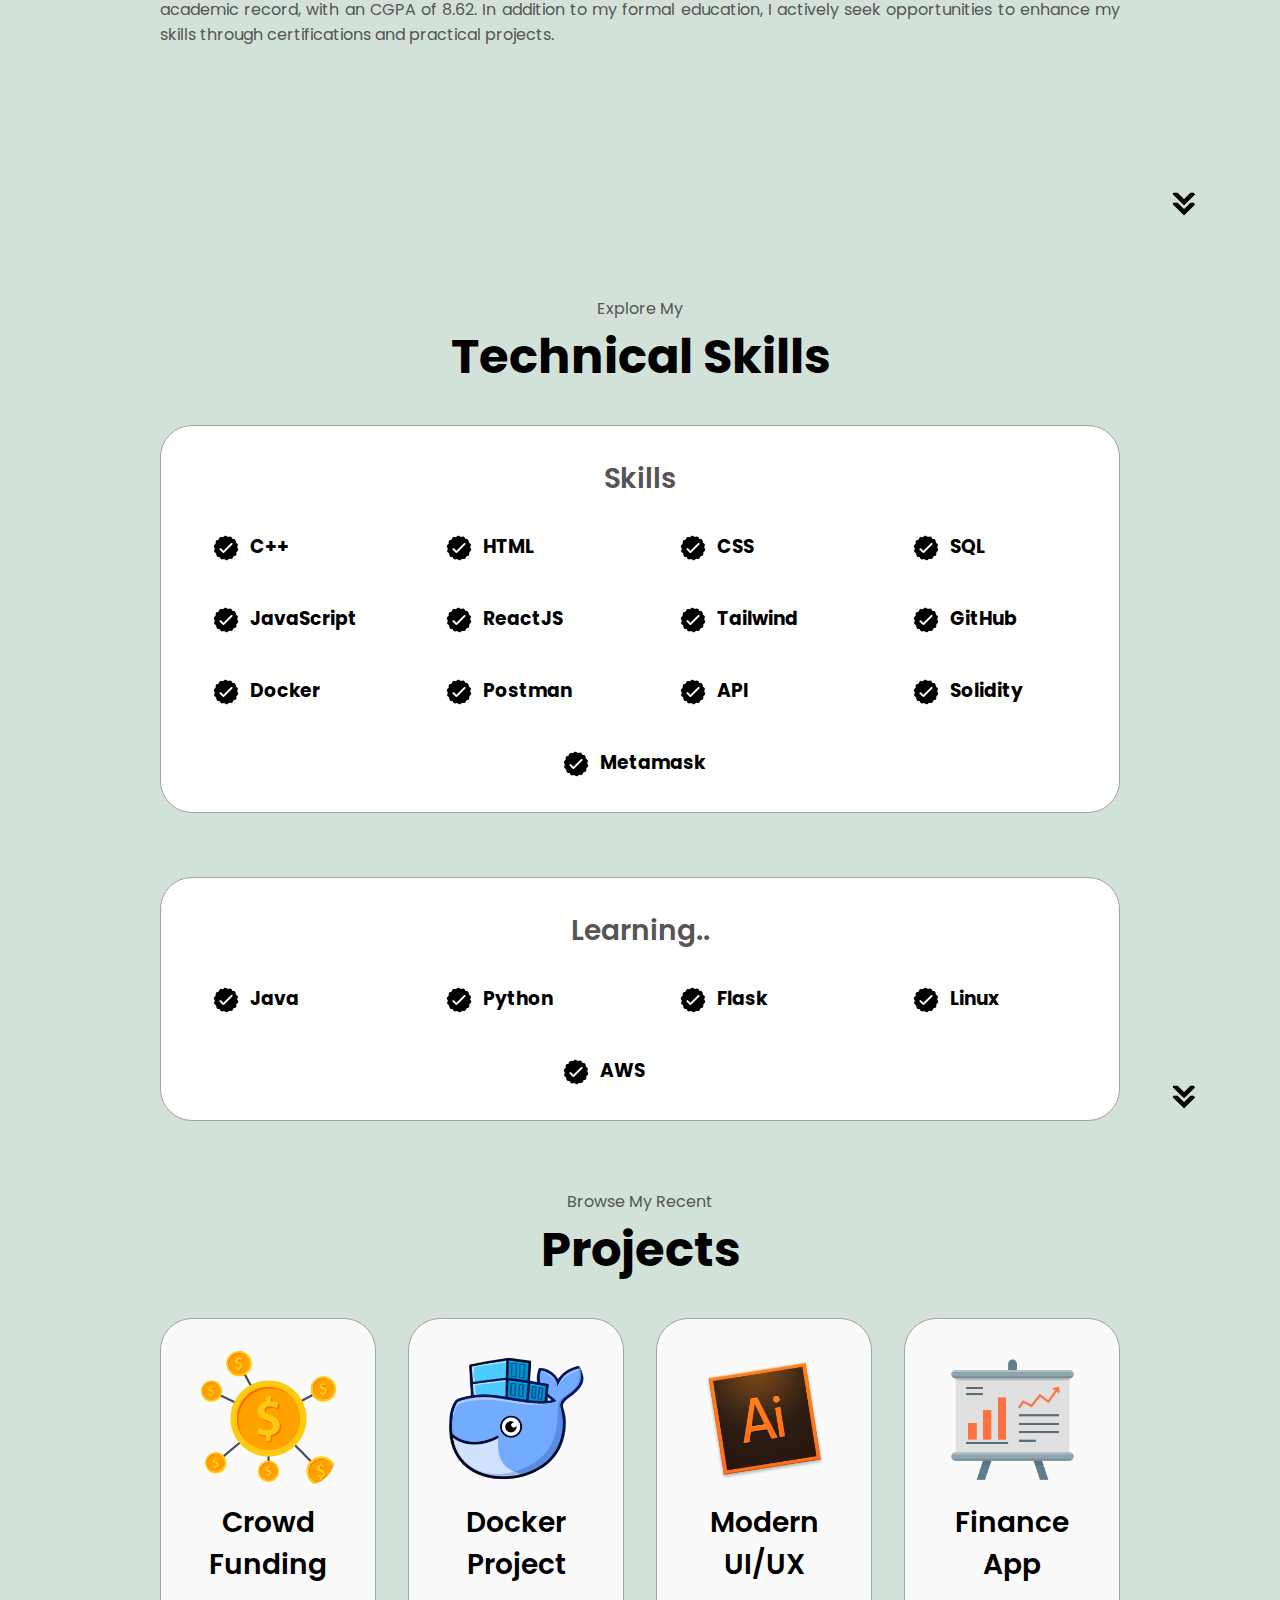
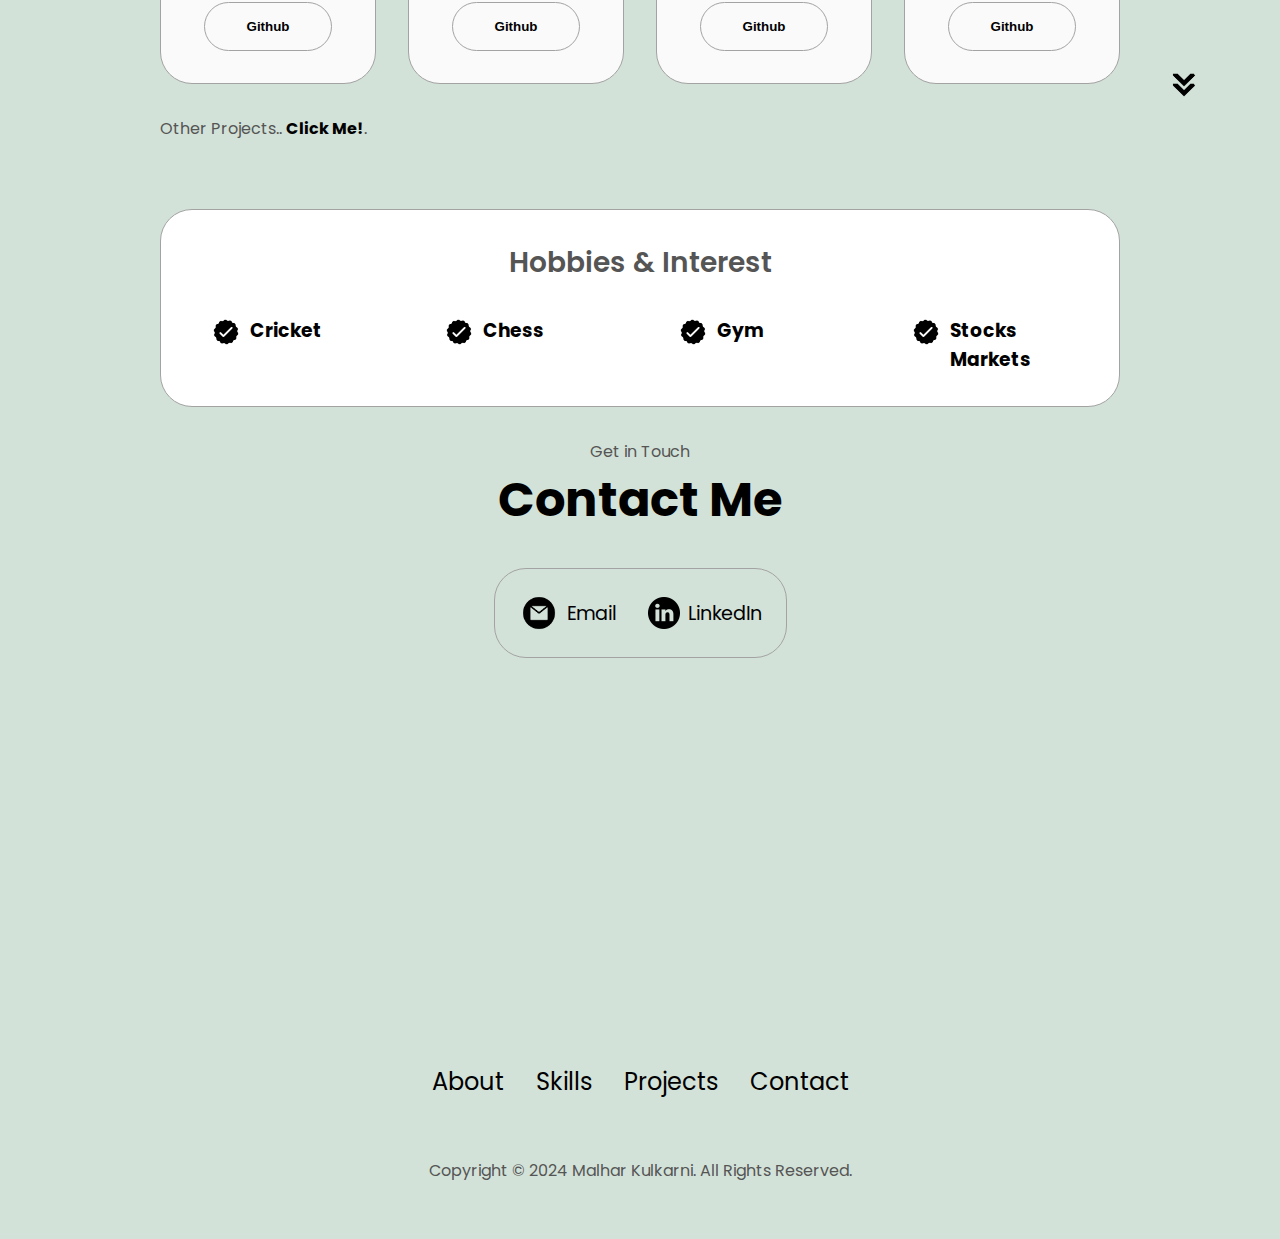
==== commit 7399198b: "certs" ====
--- a/index.html
+++ b/index.html
@@ -61,14 +61,18 @@
         <p class="section__text__p2">Web Developer || Blockchain Developer</p>
         <div class="btn-container">
           <button
-            class="btn btn-color-2"
+            class="btn btn-color-1"
             onclick="window.open('./assets/Malhar Kulkarni.pdf')"
           >
             Download CV
           </button>
+          <button class="btn btn-color-2" onclick="location.href='./cert.html'">
+            Certifications
+          </button>
           <button class="btn btn-color-1" onclick="location.href='./#contact'">
             Contact Info
           </button>
+          
         </div>
         <div id="socials-container">
           <img
